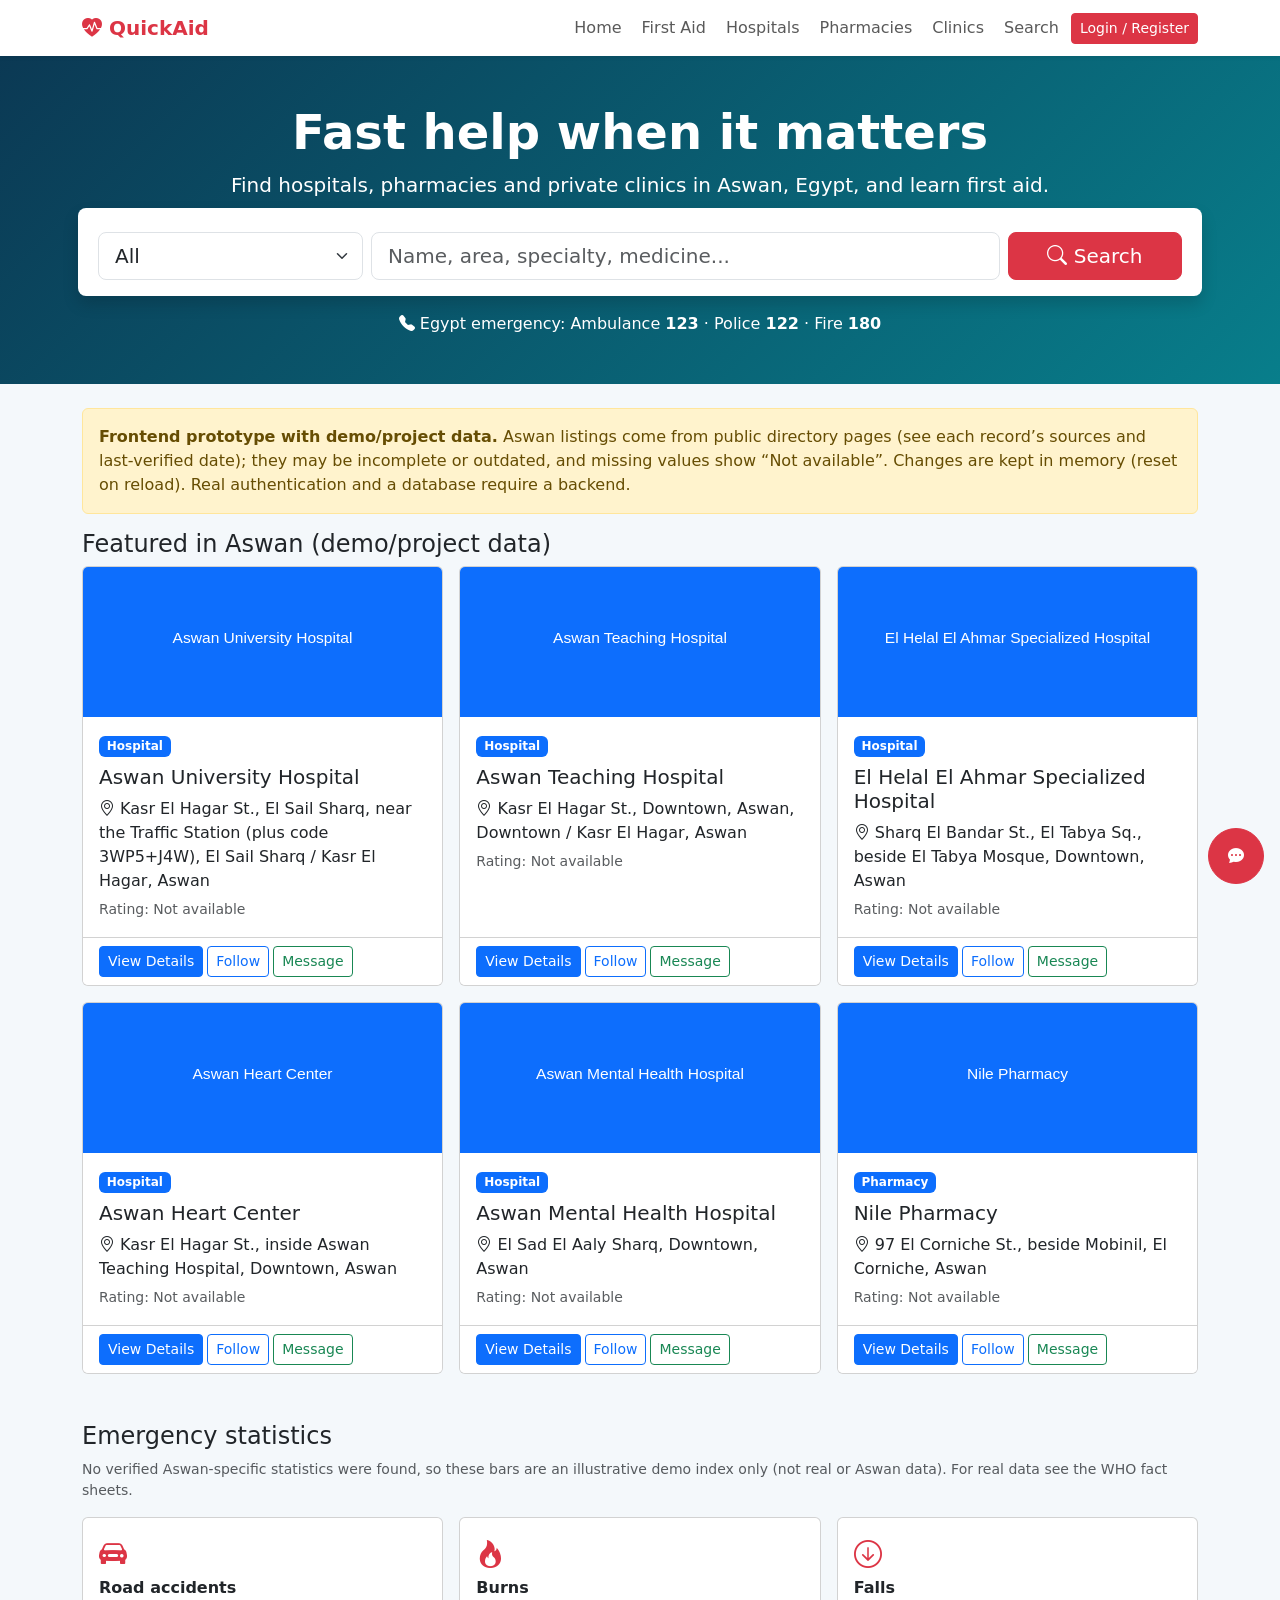
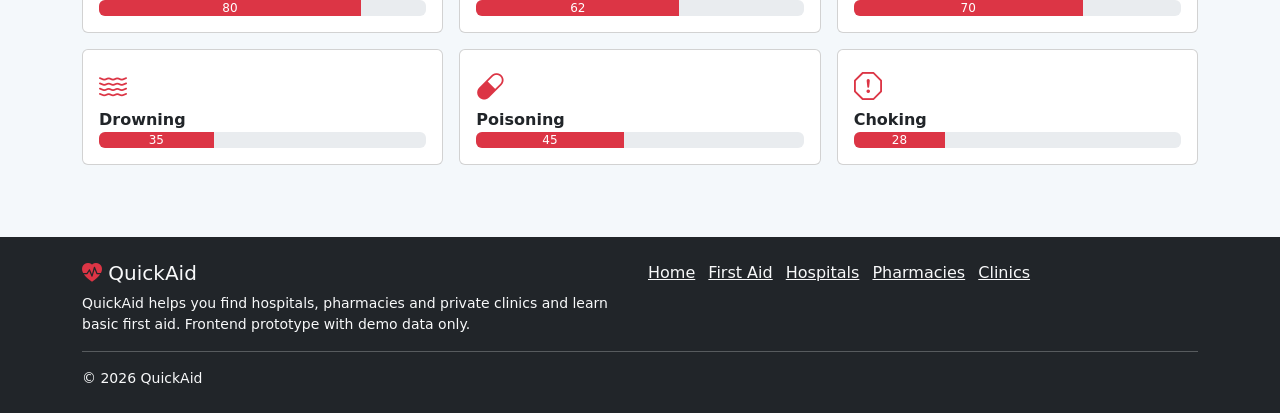
==== index.html @ 18bfcd6a "Prototype" ====
<!DOCTYPE html>
<html lang="en">
<head>
<meta charset="UTF-8"><meta name="viewport" content="width=device-width,initial-scale=1">
<title>QuickAid – Healthcare &amp; Emergency Dashboard (Demo)</title>
<link href="https://cdn.jsdelivr.net/npm/bootstrap@5.3.3/dist/css/bootstrap.min.css" rel="stylesheet">
<link href="https://cdn.jsdelivr.net/npm/bootstrap-icons@1.11.3/font/bootstrap-icons.min.css" rel="stylesheet">
<link href="style.css" rel="stylesheet">
</head>
<body>
<a class="visually-hidden-focusable" href="#app">Skip to content</a>
<header id="nav"></header>
<main id="app"></main>
<footer class="bg-dark text-light py-4 mt-5"><div class="container">
<div class="row g-3"><div class="col-md-6"><h2 class="h5"><i class="bi bi-heart-pulse-fill text-danger"></i> QuickAid</h2>
<p class="small mb-0">QuickAid helps you find hospitals, pharmacies and private clinics and learn basic first aid. Frontend prototype with demo data only.</p></div>
<div class="col-md-6"><ul class="list-inline mb-0">
<li class="list-inline-item"><a class="link-light" href="#" data-go="home">Home</a></li>
<li class="list-inline-item"><a class="link-light" href="#" data-go="aid">First Aid</a></li>
<li class="list-inline-item"><a class="link-light" href="#" data-go="list:hospital">Hospitals</a></li>
<li class="list-inline-item"><a class="link-light" href="#" data-go="list:pharmacy">Pharmacies</a></li>
<li class="list-inline-item"><a class="link-light" href="#" data-go="list:clinic">Clinics</a></li></ul></div></div>
<hr><p class="small mb-0">© 2026 QuickAid</p></div></footer>
<div class="toast-container position-fixed bottom-0 start-0 p-3" id="toasts" aria-live="polite"></div>
<div class="modal fade" id="modal" tabindex="-1" aria-labelledby="mTitle" aria-hidden="true"><div class="modal-dialog modal-dialog-scrollable"><div class="modal-content">
<div class="modal-header"><h2 class="modal-title h5" id="mTitle"></h2><button class="btn-close" data-bs-dismiss="modal" aria-label="Close"></button></div><div class="modal-body" id="mBody"></div></div></div></div>
<button class="btn btn-danger rounded-circle bot-btn" data-act="botToggle" aria-label="Open FAQ chatbot"><i class="bi bi-chat-dots-fill"></i></button>
<section class="card bot-panel d-none" id="botPanel" aria-label="FAQ chatbot"><div class="card-header bg-danger text-white">QuickAid FAQ Bot</div><div class="card-body" id="botBody"></div></section>
<script src="https://cdn.jsdelivr.net/npm/bootstrap@5.3.3/dist/js/bootstrap.bundle.min.js"></script>
<script src="aswan-data.js"></script>
<script src="data.js"></script>
<script src="app.js"></script>
</body>
</html>
---- style.css ----
:root{--qa-red:#d62839;--qa-navy:#0b3954}
body{background:#f4f8fb}
.hero{background:linear-gradient(135deg,var(--qa-navy),#087e8b)}
.qa-card{transition:transform .15s,box-shadow .15s}
.qa-card:hover{transform:translateY(-4px);box-shadow:0 .6rem 1.2rem rgba(0,0,0,.15)}
.qa-card img{height:150px;object-fit:cover}
.chat{max-height:50vh;overflow:auto;display:flex;flex-direction:column;gap:.5rem}
.bubble{max-width:80%;padding:.5rem .75rem;border-radius:1rem}
.bubble small{display:block;font-size:.7rem;opacity:.7}
.bubble.me{align-self:flex-end;background:#0d6efd;color:#fff}
.bubble.them{align-self:flex-start;background:#e9ecef}
.bot-btn{position:fixed;right:1rem;bottom:1rem;width:56px;height:56px;z-index:1040}
.bot-panel{position:fixed;right:1rem;bottom:5rem;width:min(340px,92vw);max-height:70vh;overflow:auto;z-index:1040}
:focus-visible{outline:3px solid #ffbf00;outline-offset:2px}
@media (prefers-reduced-motion:reduce){*{transition:none!important}}
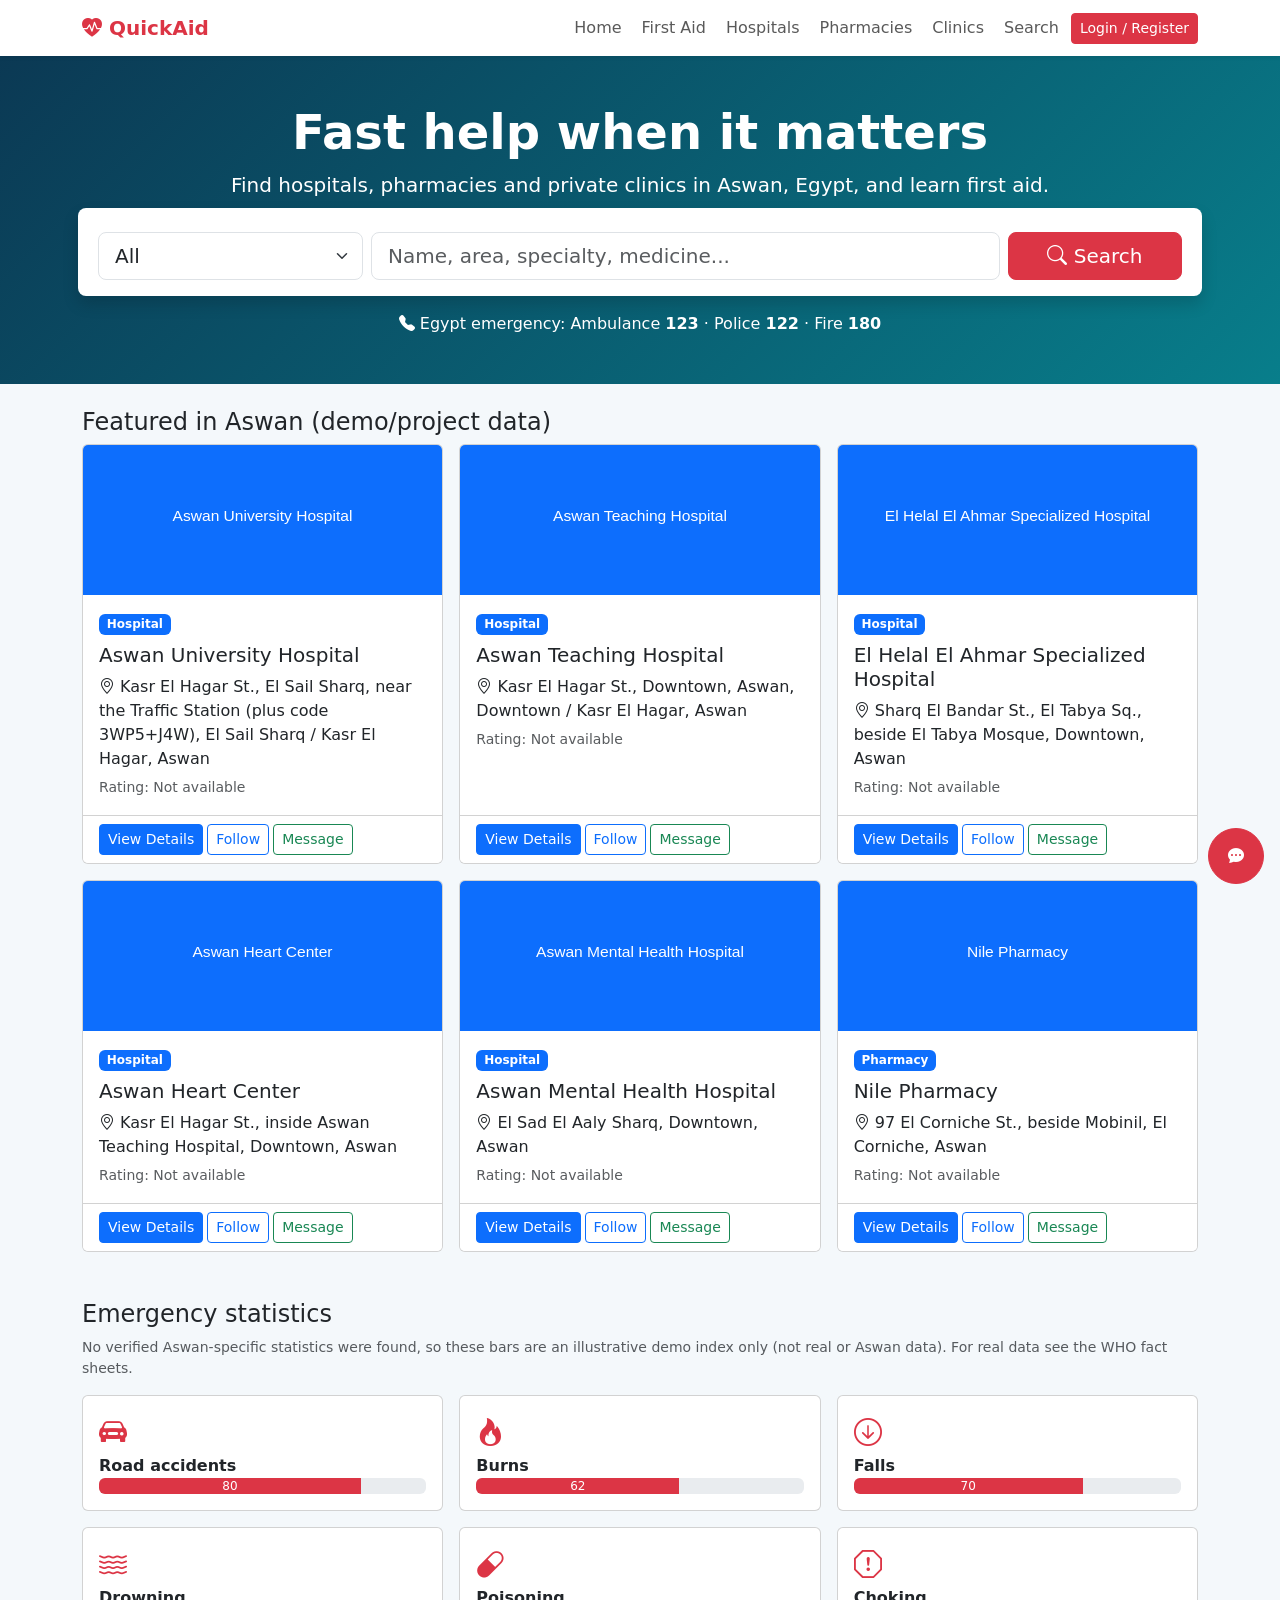
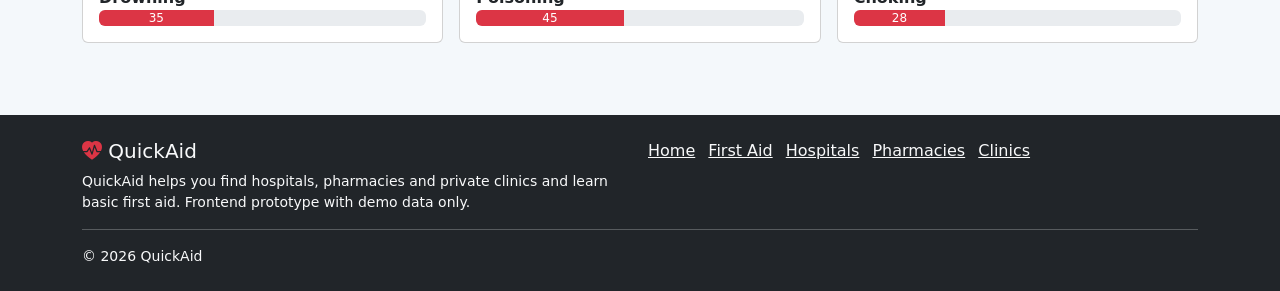
==== commit b66c338b: "Update page title for QuickAid dashboard" ====
--- a/index.html
+++ b/index.html
@@ -2,7 +2,7 @@
 <html lang="en">
 <head>
 <meta charset="UTF-8"><meta name="viewport" content="width=device-width,initial-scale=1">
-<title>QuickAid – Healthcare &amp; Emergency Dashboard (Demo)</title>
+<title>QuickAid – Healthcare &amp; Emergency Dashboard</title>
 <link href="https://cdn.jsdelivr.net/npm/bootstrap@5.3.3/dist/css/bootstrap.min.css" rel="stylesheet">
 <link href="https://cdn.jsdelivr.net/npm/bootstrap-icons@1.11.3/font/bootstrap-icons.min.css" rel="stylesheet">
 <link href="style.css" rel="stylesheet">
@@ -31,4 +31,4 @@
 <script src="data.js"></script>
 <script src="app.js"></script>
 </body>
-</html>+</html>
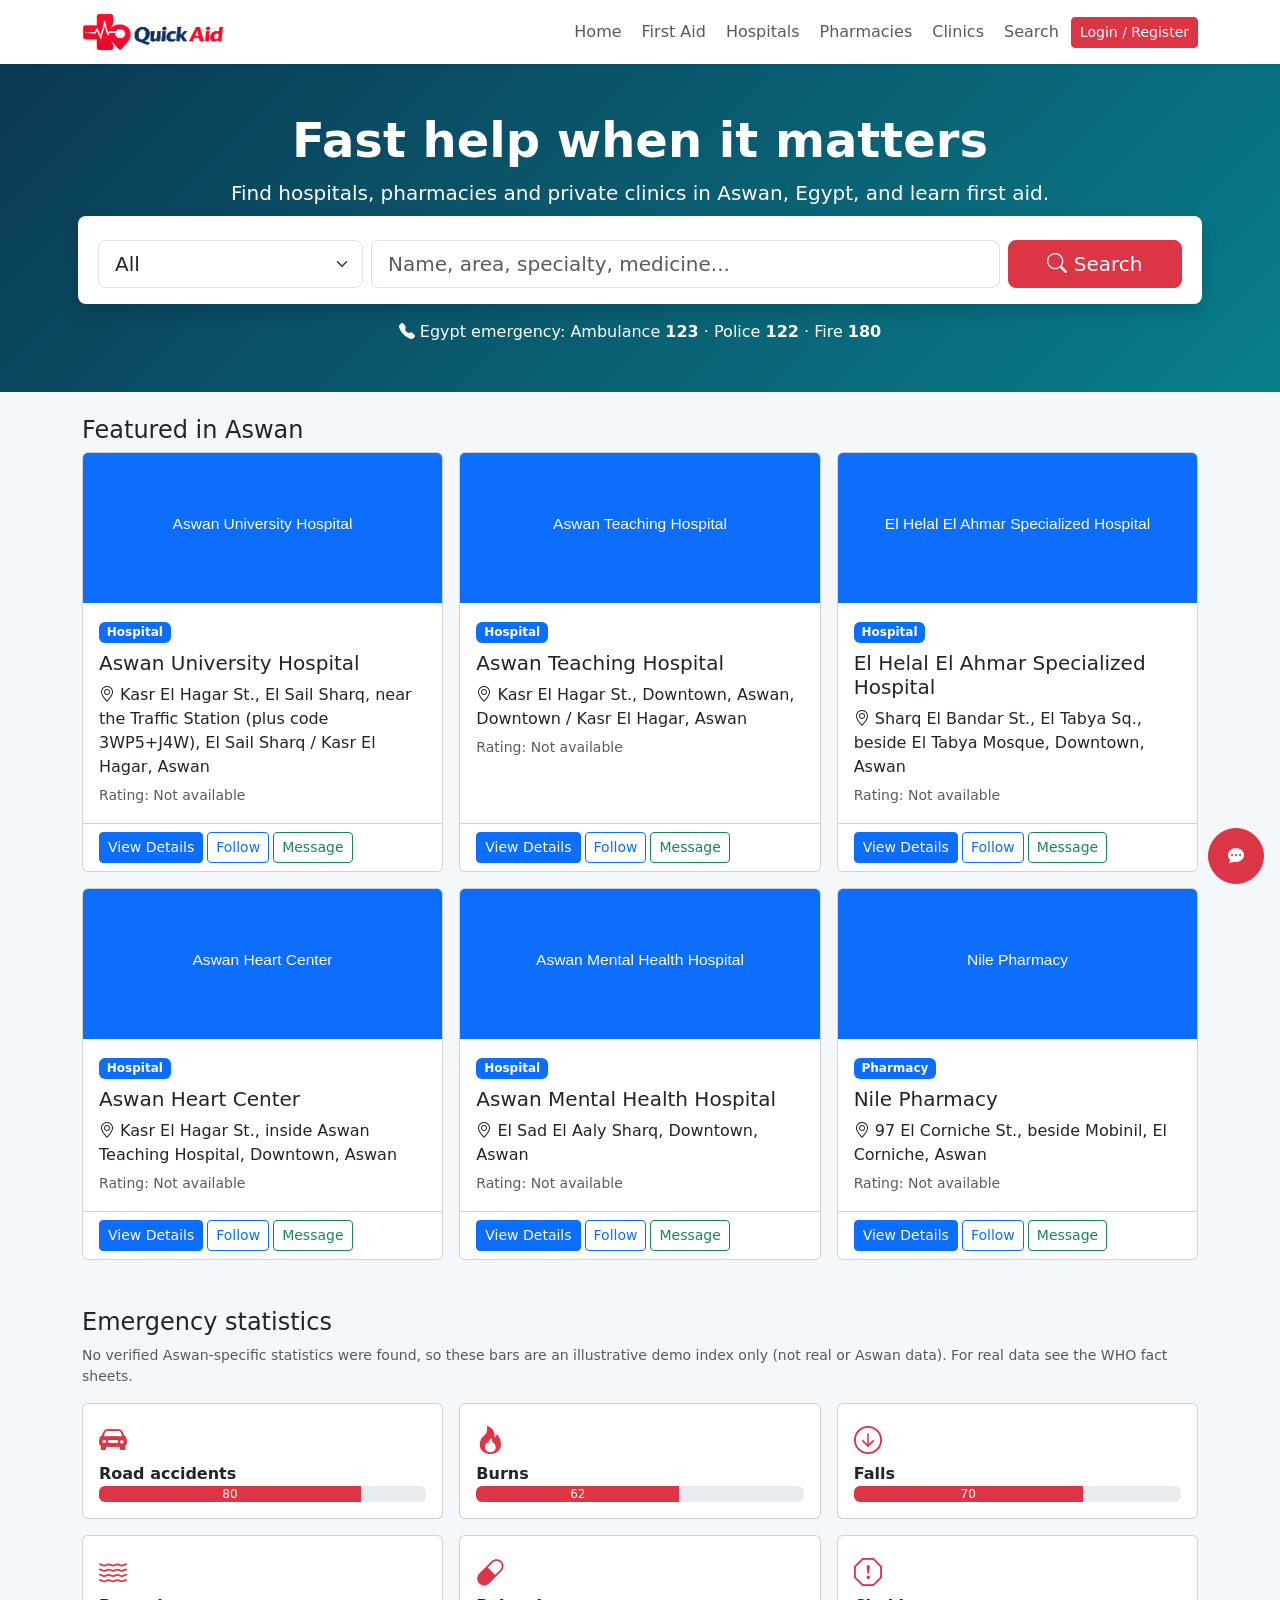
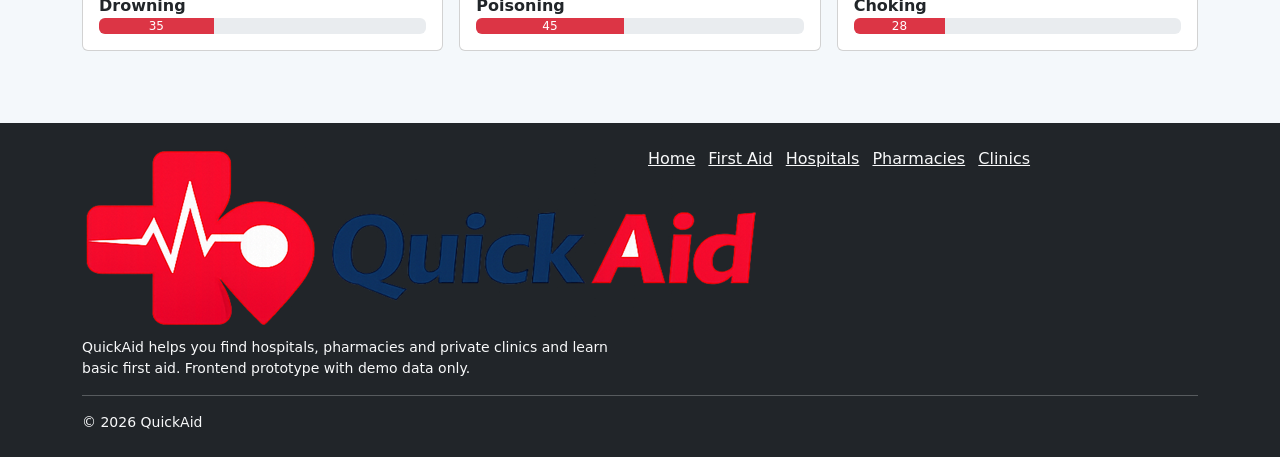
==== commit 29634a27: "Update index.html" ====
--- a/index.html
+++ b/index.html
@@ -1,34 +1,66 @@
 <!DOCTYPE html>
 <html lang="en">
+
 <head>
-<meta charset="UTF-8"><meta name="viewport" content="width=device-width,initial-scale=1">
-<title>QuickAid – Healthcare &amp; Emergency Dashboard</title>
-<link href="https://cdn.jsdelivr.net/npm/bootstrap@5.3.3/dist/css/bootstrap.min.css" rel="stylesheet">
-<link href="https://cdn.jsdelivr.net/npm/bootstrap-icons@1.11.3/font/bootstrap-icons.min.css" rel="stylesheet">
-<link href="style.css" rel="stylesheet">
+    <meta charset="UTF-8">
+    <meta name="viewport" content="width=device-width,initial-scale=1">
+    <title>QuickAid – Healthcare &amp; Emergency Dashboard (Demo)</title>
+    <link href="https://cdn.jsdelivr.net/npm/bootstrap@5.3.3/dist/css/bootstrap.min.css" rel="stylesheet">
+    <link href="https://cdn.jsdelivr.net/npm/bootstrap-icons@1.11.3/font/bootstrap-icons.min.css" rel="stylesheet">
+    <link href="style.css" rel="stylesheet">
 </head>
+
 <body>
-<a class="visually-hidden-focusable" href="#app">Skip to content</a>
-<header id="nav"></header>
-<main id="app"></main>
-<footer class="bg-dark text-light py-4 mt-5"><div class="container">
-<div class="row g-3"><div class="col-md-6"><h2 class="h5"><i class="bi bi-heart-pulse-fill text-danger"></i> QuickAid</h2>
-<p class="small mb-0">QuickAid helps you find hospitals, pharmacies and private clinics and learn basic first aid. Frontend prototype with demo data only.</p></div>
-<div class="col-md-6"><ul class="list-inline mb-0">
-<li class="list-inline-item"><a class="link-light" href="#" data-go="home">Home</a></li>
-<li class="list-inline-item"><a class="link-light" href="#" data-go="aid">First Aid</a></li>
-<li class="list-inline-item"><a class="link-light" href="#" data-go="list:hospital">Hospitals</a></li>
-<li class="list-inline-item"><a class="link-light" href="#" data-go="list:pharmacy">Pharmacies</a></li>
-<li class="list-inline-item"><a class="link-light" href="#" data-go="list:clinic">Clinics</a></li></ul></div></div>
-<hr><p class="small mb-0">© 2026 QuickAid</p></div></footer>
-<div class="toast-container position-fixed bottom-0 start-0 p-3" id="toasts" aria-live="polite"></div>
-<div class="modal fade" id="modal" tabindex="-1" aria-labelledby="mTitle" aria-hidden="true"><div class="modal-dialog modal-dialog-scrollable"><div class="modal-content">
-<div class="modal-header"><h2 class="modal-title h5" id="mTitle"></h2><button class="btn-close" data-bs-dismiss="modal" aria-label="Close"></button></div><div class="modal-body" id="mBody"></div></div></div></div>
-<button class="btn btn-danger rounded-circle bot-btn" data-act="botToggle" aria-label="Open FAQ chatbot"><i class="bi bi-chat-dots-fill"></i></button>
-<section class="card bot-panel d-none" id="botPanel" aria-label="FAQ chatbot"><div class="card-header bg-danger text-white">QuickAid FAQ Bot</div><div class="card-body" id="botBody"></div></section>
-<script src="https://cdn.jsdelivr.net/npm/bootstrap@5.3.3/dist/js/bootstrap.bundle.min.js"></script>
-<script src="aswan-data.js"></script>
-<script src="data.js"></script>
-<script src="app.js"></script>
+    <a class="visually-hidden-focusable" href="#app">Skip to content</a>
+    <header id="nav"></header>
+    <main id="app"></main>
+    <footer class="bg-dark text-light py-4 mt-5">
+        <div class="container">
+            <div class="row g-3">
+                <div class="col-md-6">
+                    <h6 class="h5"><img src="logo.png" alt="QuickAid" srcset=""></h6>
+                    <p class="small mb-0">QuickAid helps you find hospitals, pharmacies and private clinics and learn
+                        basic first aid. Frontend prototype with demo data only.</p>
+                </div>
+                <div class="col-md-6">
+                    <ul class="list-inline mb-0">
+                        <li class="list-inline-item"><a class="link-light" href="#" data-go="home">Home</a></li>
+                        <li class="list-inline-item"><a class="link-light" href="#" data-go="aid">First Aid</a></li>
+                        <li class="list-inline-item"><a class="link-light" href="#"
+                                data-go="list:hospital">Hospitals</a></li>
+                        <li class="list-inline-item"><a class="link-light" href="#"
+                                data-go="list:pharmacy">Pharmacies</a></li>
+                        <li class="list-inline-item"><a class="link-light" href="#" data-go="list:clinic">Clinics</a>
+                        </li>
+                    </ul>
+                </div>
+            </div>
+            <hr>
+            <p class="small mb-0">© 2026 QuickAid</p>
+        </div>
+    </footer>
+    <div class="toast-container position-fixed bottom-0 start-0 p-3" id="toasts" aria-live="polite"></div>
+    <div class="modal fade" id="modal" tabindex="-1" aria-labelledby="mTitle" aria-hidden="true">
+        <div class="modal-dialog modal-dialog-scrollable">
+            <div class="modal-content">
+                <div class="modal-header">
+                    <h2 class="modal-title h5" id="mTitle"></h2><button class="btn-close" data-bs-dismiss="modal"
+                        aria-label="Close"></button>
+                </div>
+                <div class="modal-body" id="mBody"></div>
+            </div>
+        </div>
+    </div>
+    <button class="btn btn-danger rounded-circle bot-btn" data-act="botToggle" aria-label="Open FAQ chatbot"><i
+            class="bi bi-chat-dots-fill"></i></button>
+    <section class="card bot-panel d-none" id="botPanel" aria-label="FAQ chatbot">
+        <div class="card-header bg-danger text-white">QuickAid FAQ Bot</div>
+        <div class="card-body" id="botBody"></div>
+    </section>
+    <script src="https://cdn.jsdelivr.net/npm/bootstrap@5.3.3/dist/js/bootstrap.bundle.min.js"></script>
+    <script src="aswan-data.js"></script>
+    <script src="data.js"></script>
+    <script src="app.js"></script>
 </body>
+
 </html>
--- a/style.css
+++ b/style.css
@@ -13,3 +13,5 @@
 .bot-panel{position:fixed;right:1rem;bottom:5rem;width:min(340px,92vw);max-height:70vh;overflow:auto;z-index:1040}
 :focus-visible{outline:3px solid #ffbf00;outline-offset:2px}
 @media (prefers-reduced-motion:reduce){*{transition:none!important}}
+.qa-logo{height:38px;width:auto;max-width:100%;display:block}
+@media (max-width:575.98px){.qa-logo{height:32px}}
